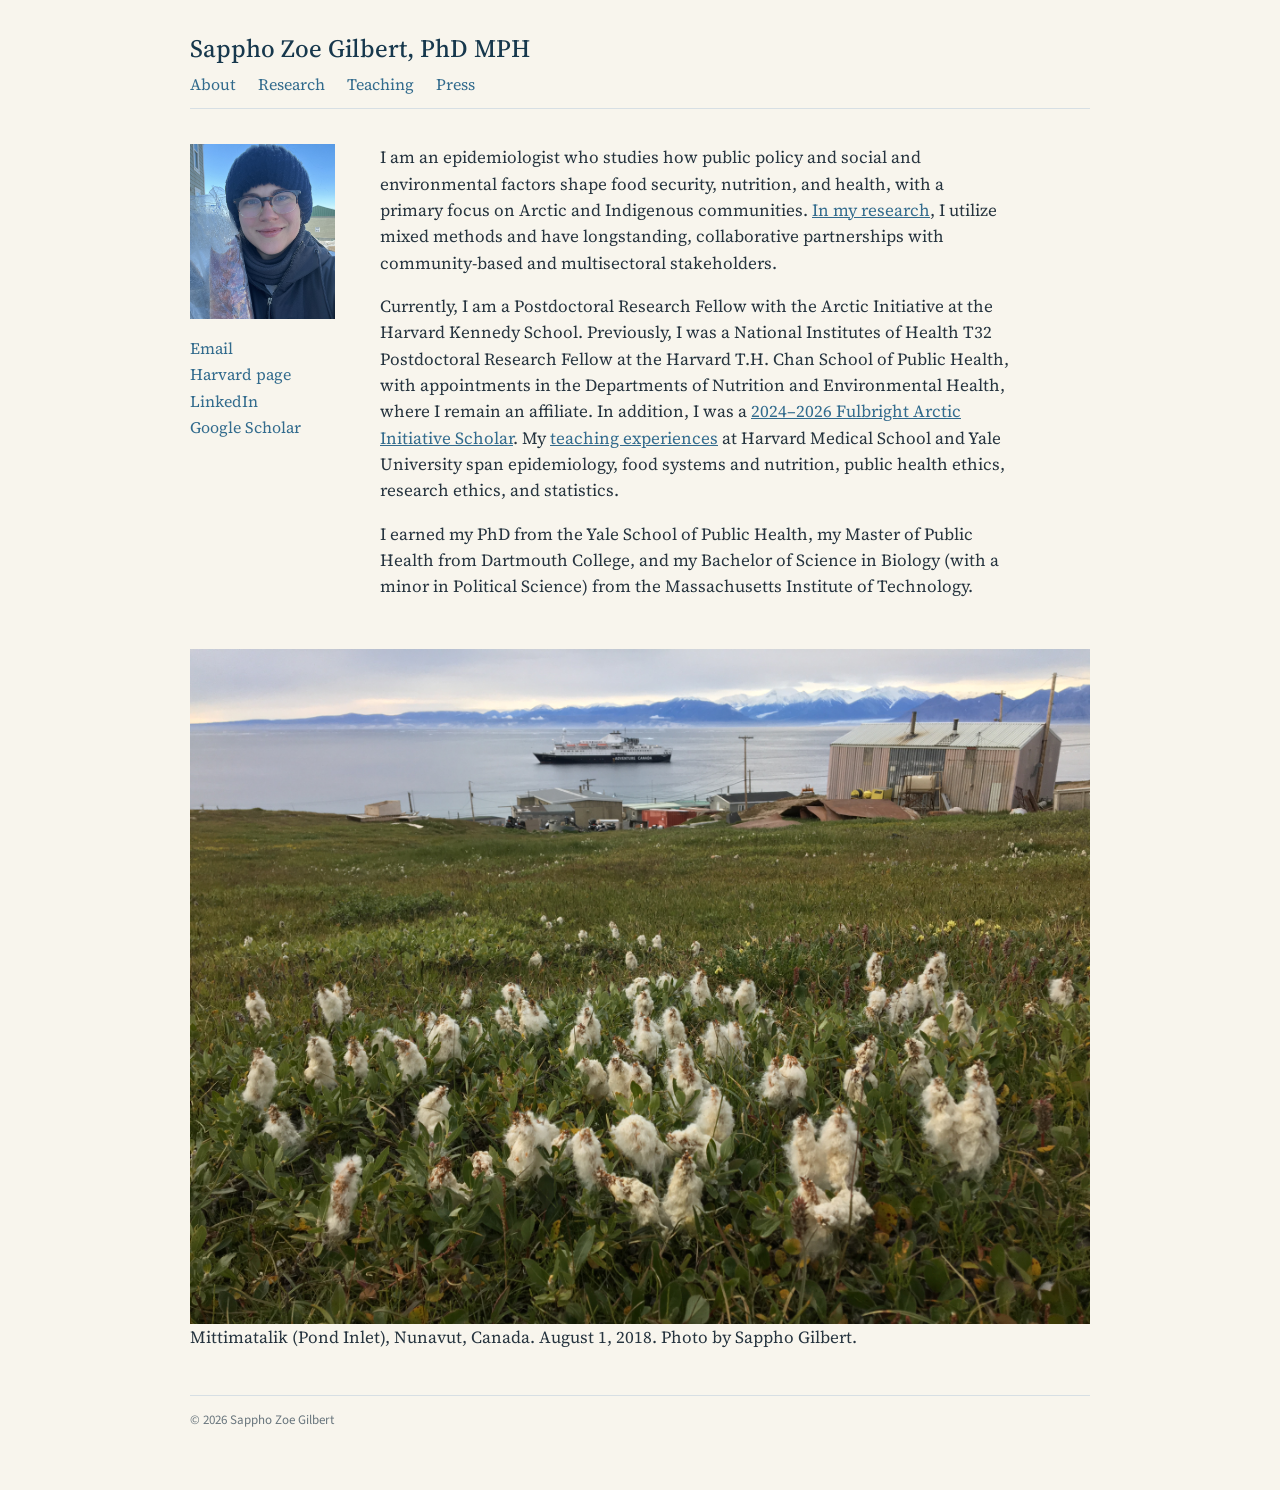
==== index.html @ 51a85f64 "Fix HTML anchor tag formatting" ====
<!DOCTYPE html>
<html lang="en">
<head>
  <meta charset="UTF-8">
  <meta name="viewport" content="width=device-width, initial-scale=1.0">
  <title>About | Sappho Zoe Gilbert, PhD MPH</title>
  <link rel="stylesheet" href="styles.css">
</head>

<body>
  <header>
    <h1>Sappho Zoe Gilbert, PhD MPH</h1>

    <nav>
      <a href="index.html">About</a>
      <a href="research.html">Research</a>
      <a href="teaching.html">Teaching</a>
      <a href="press.html">Press</a>
    </nav>
  </header>

  <main>
    <div class="about-layout">
      <aside>
        <img
          src="headshot-website.jpeg"
          class="headshot">

        <div class="profile-links">
          <a href="mailto:sapphogilbert@hsph.harvard.edu">Email</a>

          <a
            href="https://www.belfercenter.org/people/sappho-gilbert"
            target="_blank"
            rel="noopener">
            Harvard page
          </a>

          <a
            href="https://www.linkedin.com/in/sappho-gilbert-a3275512/"
            target="_blank"
            rel="noopener">
            LinkedIn
          </a>

          <a
            href="https://scholar.google.com/citations?user=G_H7I10AAAAJ&amp;hl=en"
            target="_blank"
            rel="noopener">
            Google Scholar
          </a>
        </div>
      </aside>

      <section>
  
        <p>
          I am an epidemiologist who studies how public policy and social and
          environmental factors shape food security, nutrition, and health,
          with a primary focus on Arctic and Indigenous communities.
           <a
    href="https://sapphogilbert.github.io/research.html"
    target="_blank"
    rel="noopener">In my
          research</a>, I utilize mixed methods and have longstanding, collaborative
          partnerships with community-based and multisectoral stakeholders.
        </p>

<p>
  Currently, I am a Postdoctoral Research Fellow with the Arctic Initiative
  at the Harvard Kennedy School. Previously, I was a National Institutes of
  Health T32 Postdoctoral Research Fellow at the Harvard T.H. Chan School of
  Public Health, with appointments in the Departments of Nutrition and
  Environmental Health, where I remain an affiliate. In addition, I was a
  <a
    href="https://fulbrightprogram.org/2024-arctic-initiative-cohort/"
    target="_blank"
    rel="noopener">2024–2026 Fulbright Arctic Initiative Scholar</a>.
  My <a
     href="https://sapphogilbert.github.io/teaching.html"
    target="_blank"
    rel="noopener">
           teaching experiences</a> at Harvard Medical School and Yale University span
  epidemiology, food systems and nutrition, public health ethics, research
  ethics, and statistics.
</p>
        
          <p>I earned my PhD from the Yale School of Public Health, my Master of
          Public Health from Dartmouth College, and my Bachelor of Science in
          Biology (with a minor in Political Science) from the Massachusetts
          Institute of Technology.
        </p>
      </section>
    </div>
  </main>

<figure class="about-photo">
  <img
    src="about-photo.JPEG"
    <figcaption>
    Mittimatalik (Pond Inlet), Nunavut, Canada. August 1, 2018.
    Photo by Sappho Gilbert.
  </figcaption>
</figure>
    
  <footer class="site-footer">
  &copy; 2026 Sappho Zoe Gilbert
</footer>
</body>
</html>
---- styles.css ----
@import url('https://fonts.googleapis.com/css2?family=Source+Sans+3:wght@400;500;600&family=Source+Serif+4:opsz,wght@8..60,400;8..60,500;8..60,600&display=swap');

body {
  max-width: 900px;
  margin: 0 auto;
  padding: 35px 28px 60px;
  color: #26343f;
  background: #f8f5ed;
  font-family: "Source Serif 4", Georgia, serif;
  font-size: 17px;
  line-height: 1.55;
}

header {
  border-bottom: 1px solid #d7dfe4;
  margin-bottom: 35px;
  padding-bottom: 12px;
}

header h1 {
  margin: 0;
  color: #17384d;
  font-size: 25px;
  font-weight: 500;
  line-height: 1.1;
}

nav {
  margin-top: 9px;
  font-family: "Source Serif 4", Georgia, serif;
  font-size: 16px;
}

nav a {
  margin-right: 18px;
  color: #326b8d;
  text-decoration: none;
}

nav a:hover {
  color: #17384d;
  text-decoration: underline;
}

main {
  max-width: 820px;
}

.about-layout {
  display: grid;
  grid-template-columns: 155px 1fr;
  gap: 35px;
  align-items: start;
}

.headshot {
  width: 145px;
  height: 175px;
  object-fit: cover;
  display: block;
  margin-bottom: 18px;
}

.profile-links {
  display: flex;
  flex-direction: column;
  gap: 3px;
  font-family: "Source Serif 4", Georgia, serif;
  font-size: 16px;
  line-height: 1.45;
}

.profile-links a {
  color: #326b8d;
  text-decoration: none;
}

.profile-links a:hover {
  color: #17384d;
  text-decoration: underline;
}

h2 {
  margin: 0 0 15px;
  color: #17384d;
  font-size: 30px;
  font-weight: 500;
  line-height: 1.15;
}

h3 {
  margin: 28px 0 10px;
  color: #17384d;
  font-size: 22px;
  font-weight: 500;
}

h4 {
  margin-top: 30px;
  color: #17384d;
  font-family: "Source Sans 3", Arial, sans-serif;
  font-size: 18px;
  font-weight: 600;
}

.teaching-position {
  margin-bottom: 30px;
}

p {
  margin: 0 0 17px;
}

strong {
  color: #17384d;
  font-weight: 600;
}

a {
  color: #326b8d;
}

.arctic-banner {
  width: 100%;
  height: auto;
  display: block;
  margin: 32px 0 30px;
}

.about-photo {
  width: 100%;
  margin: 32px 0 30px;
}

.about-photo img {
  width: 100%;
  height: auto;
  display: block;
}

.about-photo figcaption {
  margin-top: 8px;
  color: #68757d;
  font-family: "Source Sans 3", Arial, sans-serif;
  font-size: 13px;
  line-height: 1.4;
}

.page-photo {
  width: 100%;
  margin: 45px 0 0;
}

.page-photo img {
  width: 100%;
  height: 320px;
  object-fit: cover;
  object-position: 50% 50%;
  display: block;
}

.teaching-photo img {
  object-position: 50% 65%;
}

.press-photo img {
  object-position: 50% 75%;
}

.page-photo figcaption {
  margin-top: 8px;
  color: #68757d;
  font-family: "Source Sans 3", Arial, sans-serif;
  font-size: 13px;
  line-height: 1.4;
}

ul {
  margin-left: 35px;
  padding-left: 30px;
}

li {
  margin-bottom: 15px;
  padding-left: 8px;
}

.site-footer {
  margin-top: 45px;
  padding-top: 14px;
  border-top: 1px solid #d7dfe4;
  color: #68757d;
  font-family: "Source Sans 3", Arial, sans-serif;
  font-size: 13px;
}

@media (max-width: 650px) {
  body {
    padding: 25px 20px 45px;
    font-size: 17px;
  }

  header h1 {
    font-size: 27px;
  }

  nav a {
    margin-right: 15px;
  }

  .about-layout {
    display: block;
  }

  .headshot {
    width: 135px;
    height: 165px;
    margin-bottom: 22px;
  }

  .profile-links {
    margin-bottom: 28px;
  }

  h2 {
    font-size: 28px;
  }

  h3 {
    font-size: 21px;
  }

  .arctic-banner {
    height: auto;
  }

  .about-photo img {
    height: auto;
  }

  .page-photo img {
    width: 100%;
    height: 240px;
    object-fit: cover;
    object-position: 50% 50%;
  }

  .teaching-photo img {
    object-position: 50% 65%;
  }

  .press-photo img {
    object-position: 50% 75%;
  }
}
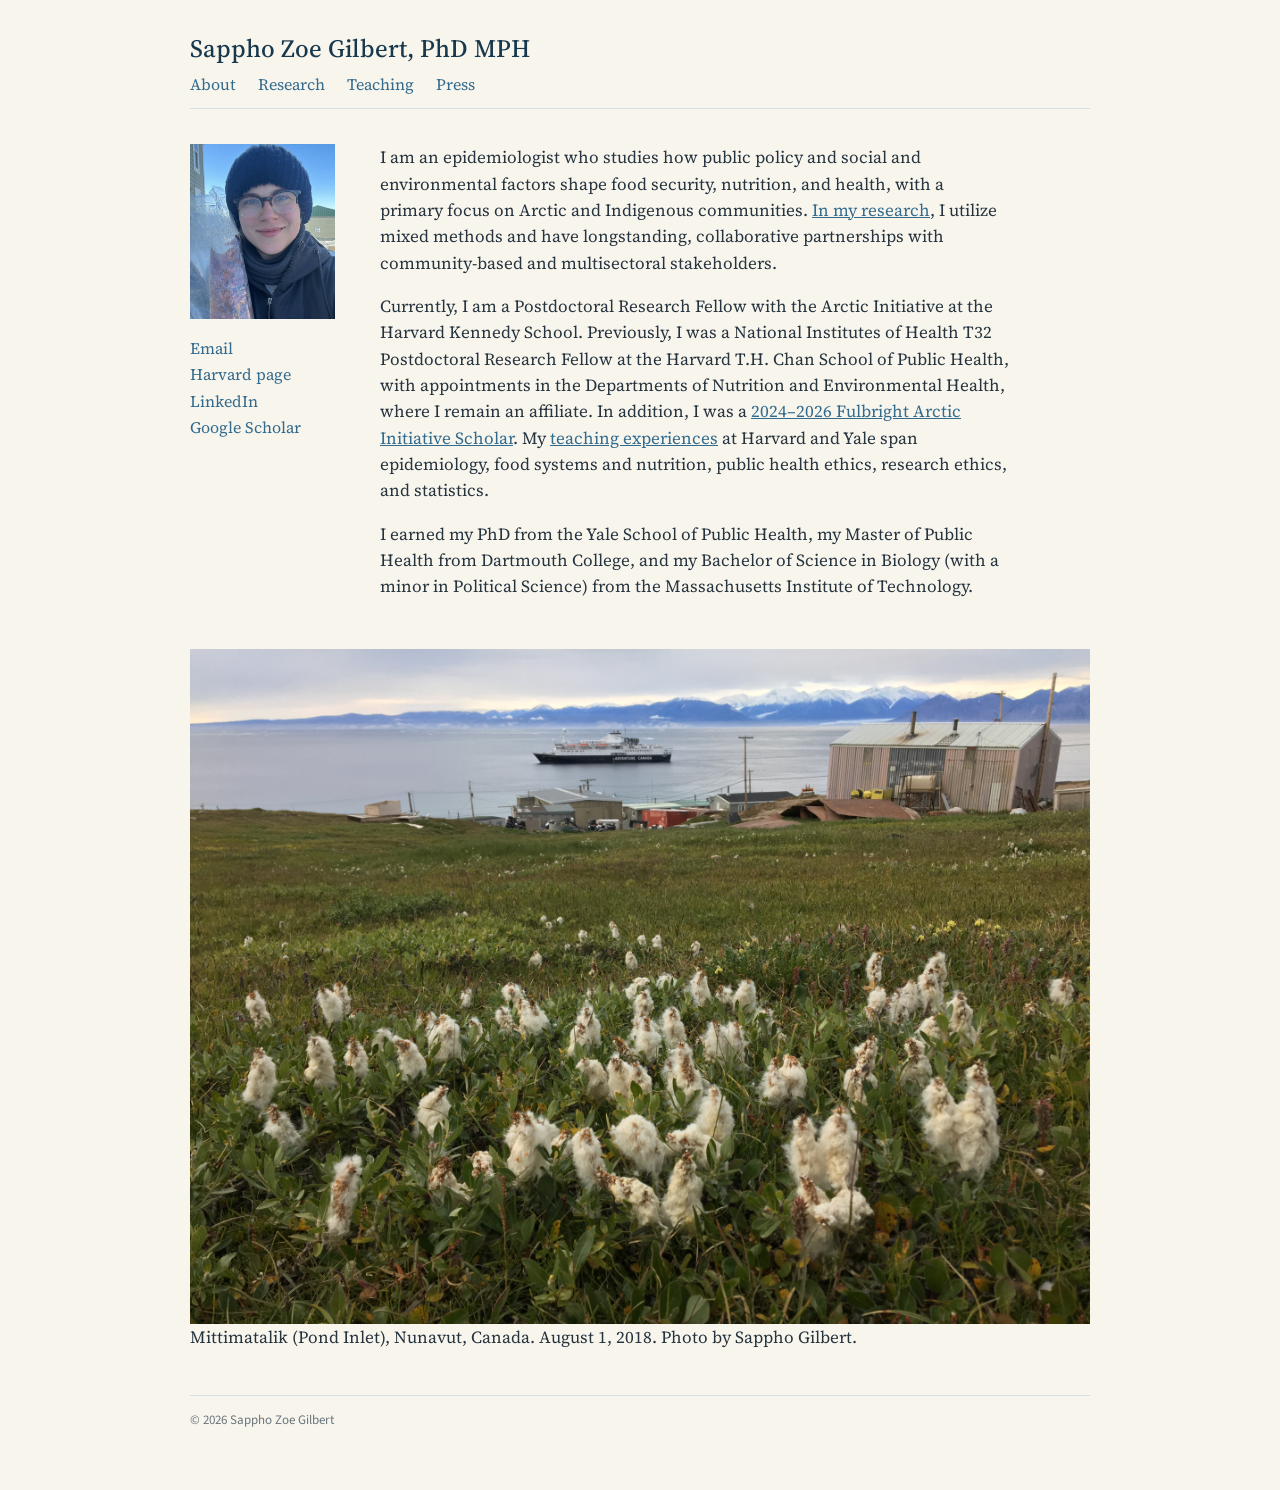
==== commit 0ee4eaa8: "Shorten university names in teaching experiences link" ====
--- a/index.html
+++ b/index.html
@@ -80,7 +80,7 @@
      href="https://sapphogilbert.github.io/teaching.html"
     target="_blank"
     rel="noopener">
-           teaching experiences</a> at Harvard Medical School and Yale University span
+           teaching experiences</a> at Harvard and Yale span
   epidemiology, food systems and nutrition, public health ethics, research
   ethics, and statistics.
 </p>
--- a/styles.css
+++ b/styles.css
@@ -176,7 +176,7 @@
 }
 
 ul {
-  margin-left: 35px;
+  margin-left: 30px;
   padding-left: 30px;
 }
 
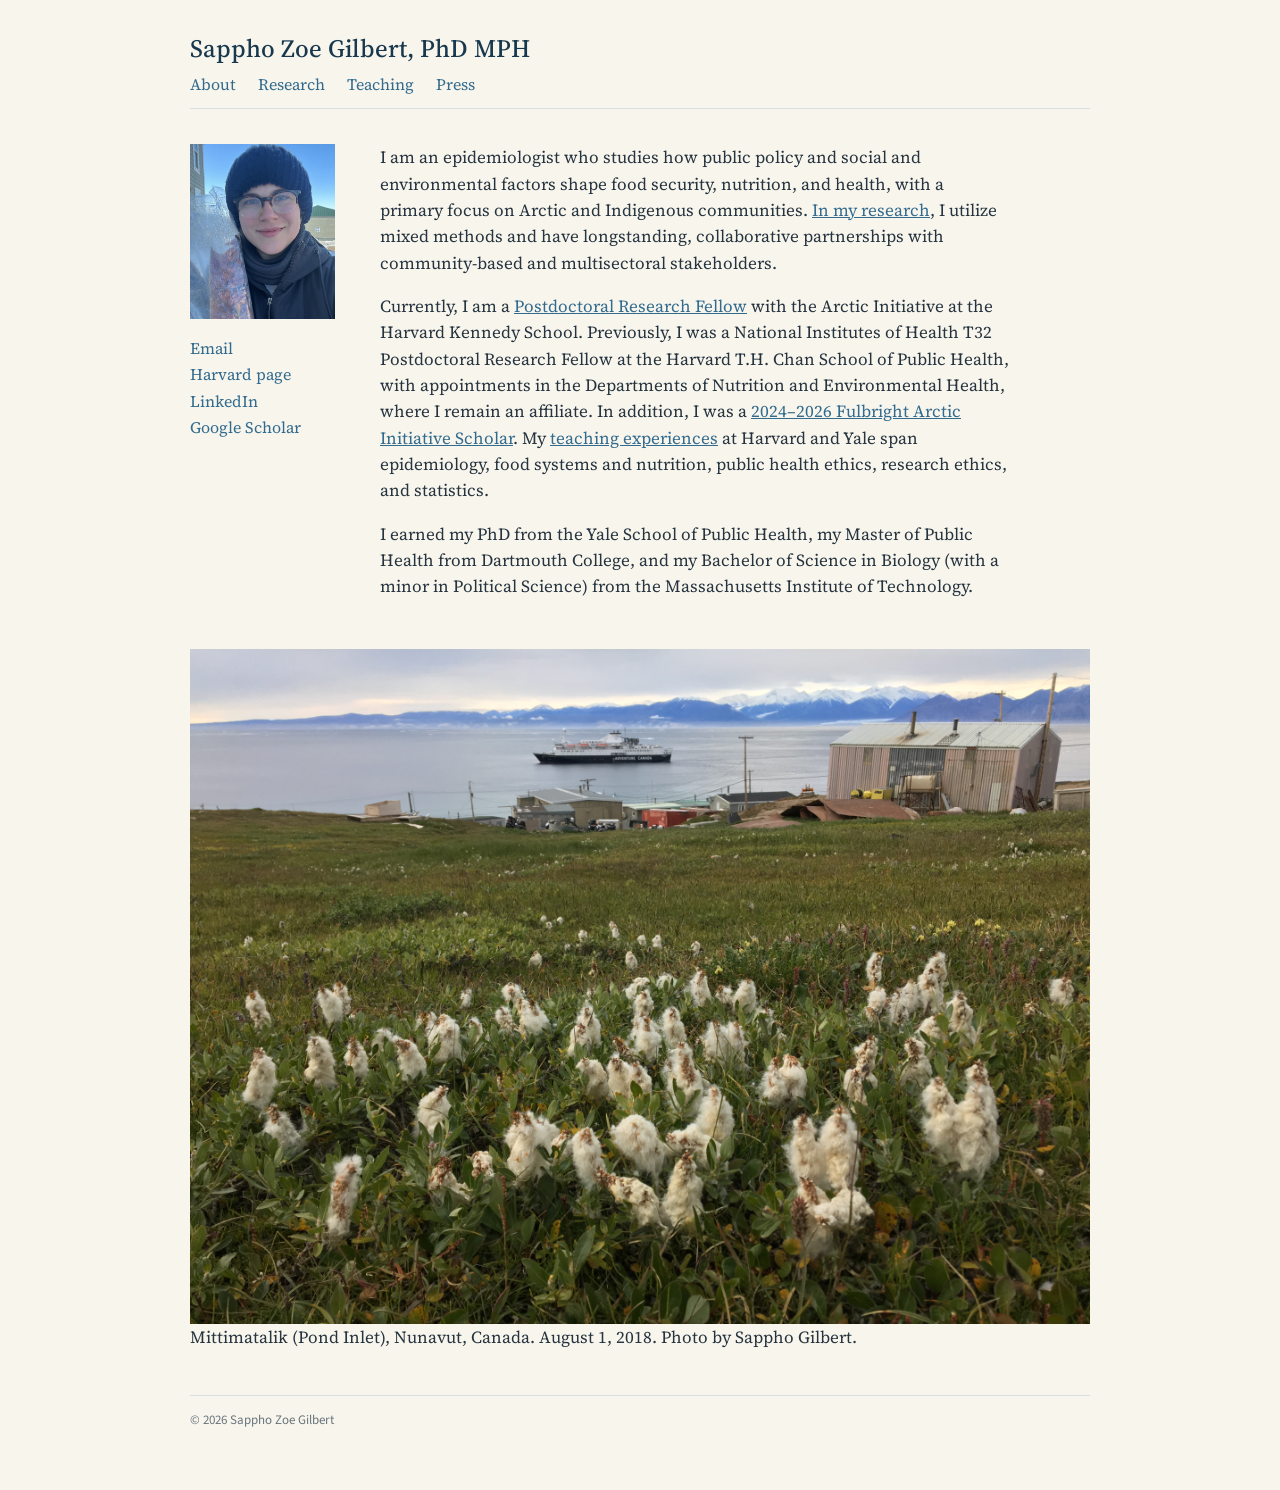
==== commit 93272a71: "Add hyperlinks to postdoctoral research fellow description Updated the description of current and pr" ====
--- a/index.html
+++ b/index.html
@@ -67,11 +67,15 @@
         </p>
 
 <p>
-  Currently, I am a Postdoctoral Research Fellow with the Arctic Initiative
-  at the Harvard Kennedy School. Previously, I was a National Institutes of
-  Health T32 Postdoctoral Research Fellow at the Harvard T.H. Chan School of
-  Public Health, with appointments in the Departments of Nutrition and
-  Environmental Health, where I remain an affiliate. In addition, I was a
+  Currently, I am a <a
+                      href="https://www.belfercenter.org/people/sappho-gilbert"
+                      target="_blank"
+                      rel="noopener">Postdoctoral Research Fellow</a>
+  with the Arctic Initiative at the Harvard Kennedy School. Previously, I was
+  a National Institutes of Health T32 Postdoctoral Research Fellow at the Harvard
+  T.H. Chan School of Public Health, with appointments in the Departments of
+  Nutrition and Environmental Health, where I remain an affiliate. In addition,
+  I was a
   <a
     href="https://fulbrightprogram.org/2024-arctic-initiative-cohort/"
     target="_blank"
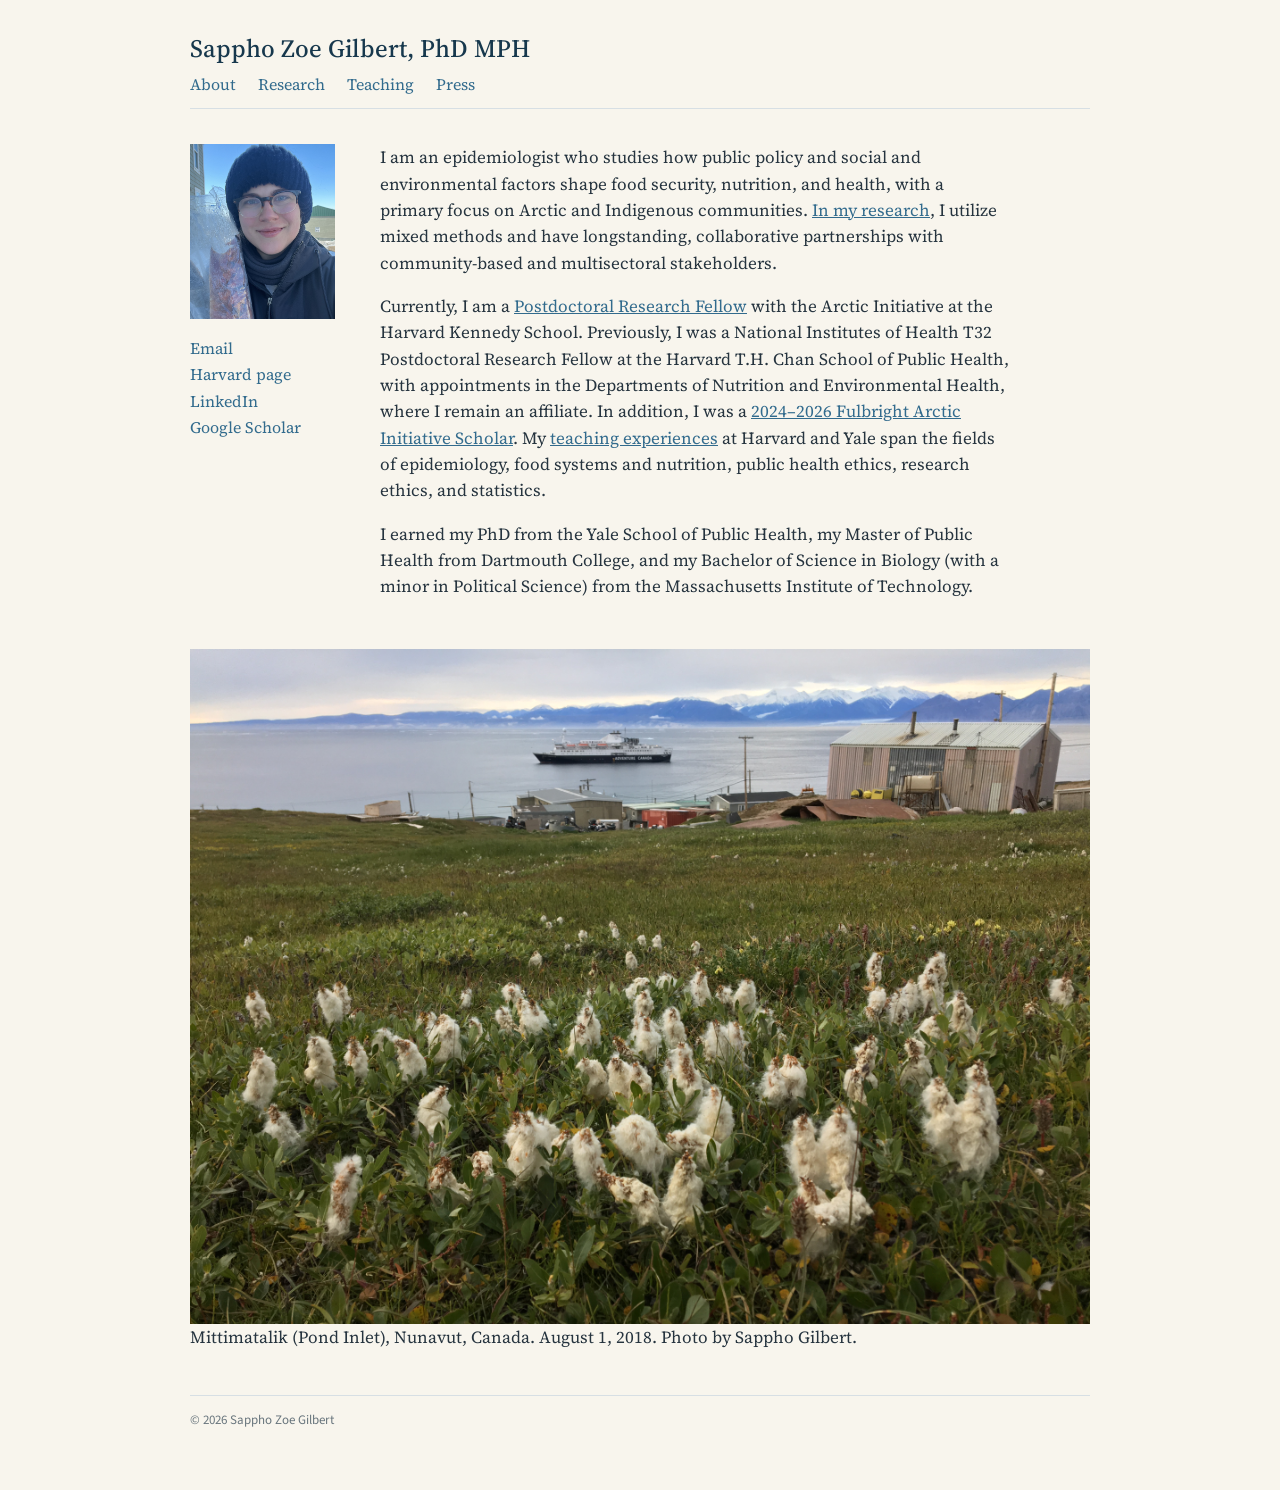
==== commit 5c4a899f: "Enhance teaching experiences description" ====
--- a/index.html
+++ b/index.html
@@ -84,7 +84,7 @@
      href="https://sapphogilbert.github.io/teaching.html"
     target="_blank"
     rel="noopener">
-           teaching experiences</a> at Harvard and Yale span
+           teaching experiences</a> at Harvard and Yale span the fields of
   epidemiology, food systems and nutrition, public health ethics, research
   ethics, and statistics.
 </p>
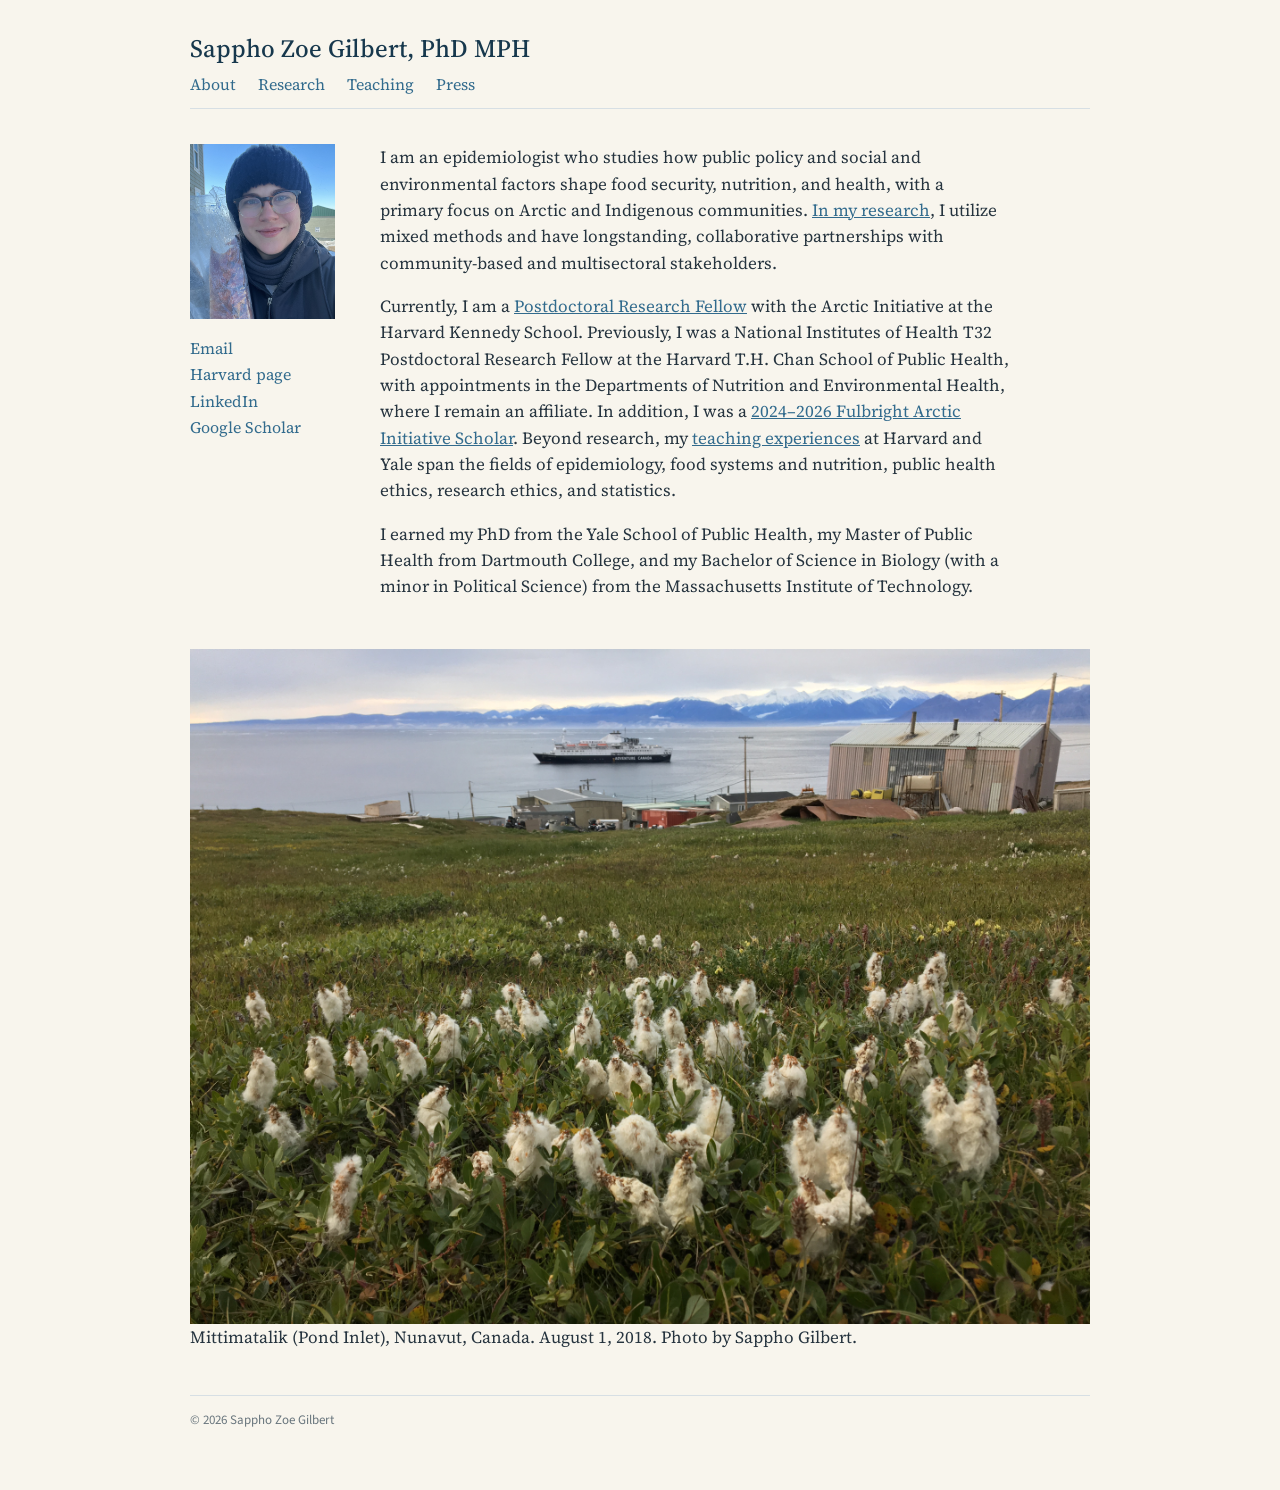
==== commit b49a6c47: "Update link text in index.html" ====
--- a/index.html
+++ b/index.html
@@ -80,7 +80,7 @@
     href="https://fulbrightprogram.org/2024-arctic-initiative-cohort/"
     target="_blank"
     rel="noopener">2024–2026 Fulbright Arctic Initiative Scholar</a>.
-  My <a
+  Beyond research, my <a
      href="https://sapphogilbert.github.io/teaching.html"
     target="_blank"
     rel="noopener">
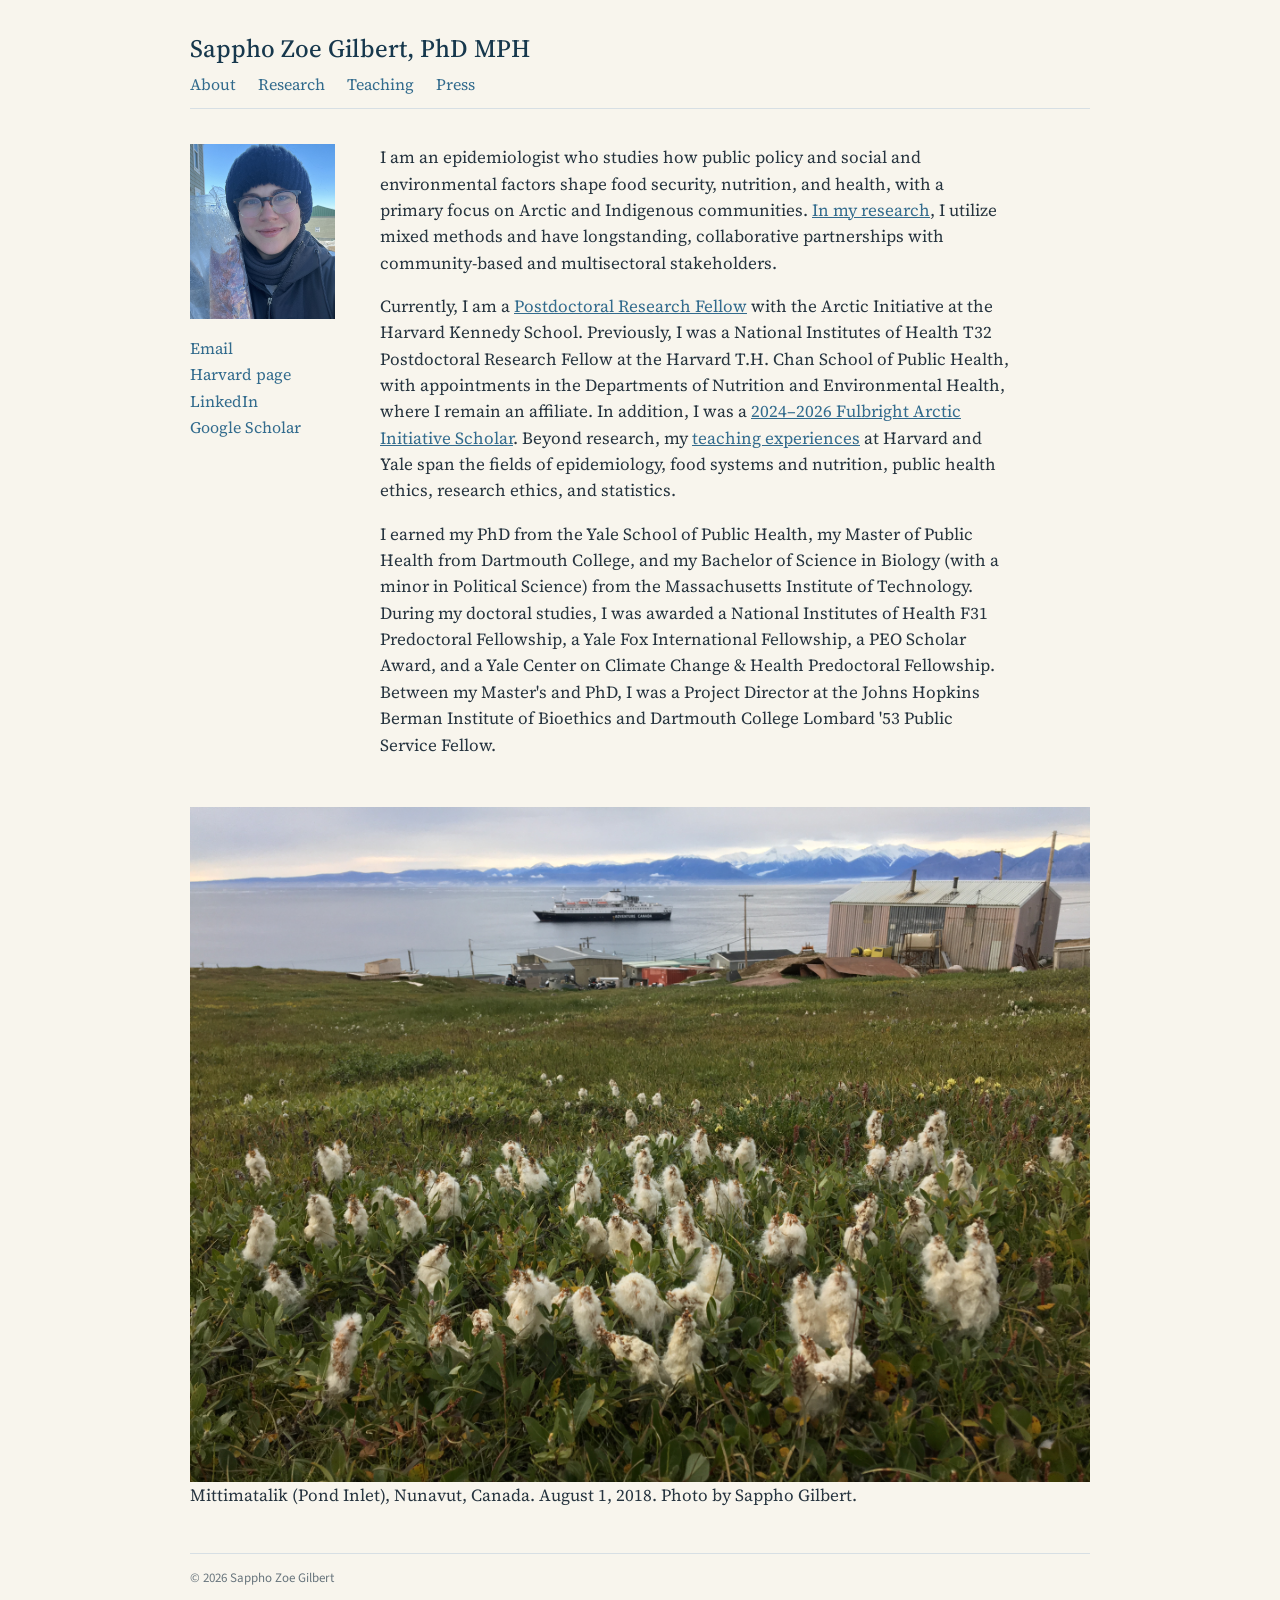
==== commit cc9b0383: "Enhance academic background section in index.html" ====
--- a/index.html
+++ b/index.html
@@ -92,7 +92,12 @@
           <p>I earned my PhD from the Yale School of Public Health, my Master of
           Public Health from Dartmouth College, and my Bachelor of Science in
           Biology (with a minor in Political Science) from the Massachusetts
-          Institute of Technology.
+          Institute of Technology. During my doctoral studies, I was awarded 
+            a National Institutes of Health F31 Predoctoral Fellowship, a Yale
+            Fox International Fellowship, a PEO Scholar Award, and a Yale Center
+            on Climate Change & Health Predoctoral Fellowship. Between my Master's
+            and PhD, I was a Project Director at the Johns Hopkins Berman Institute
+            of Bioethics and Dartmouth College Lombard '53 Public Service Fellow.
         </p>
       </section>
     </div>
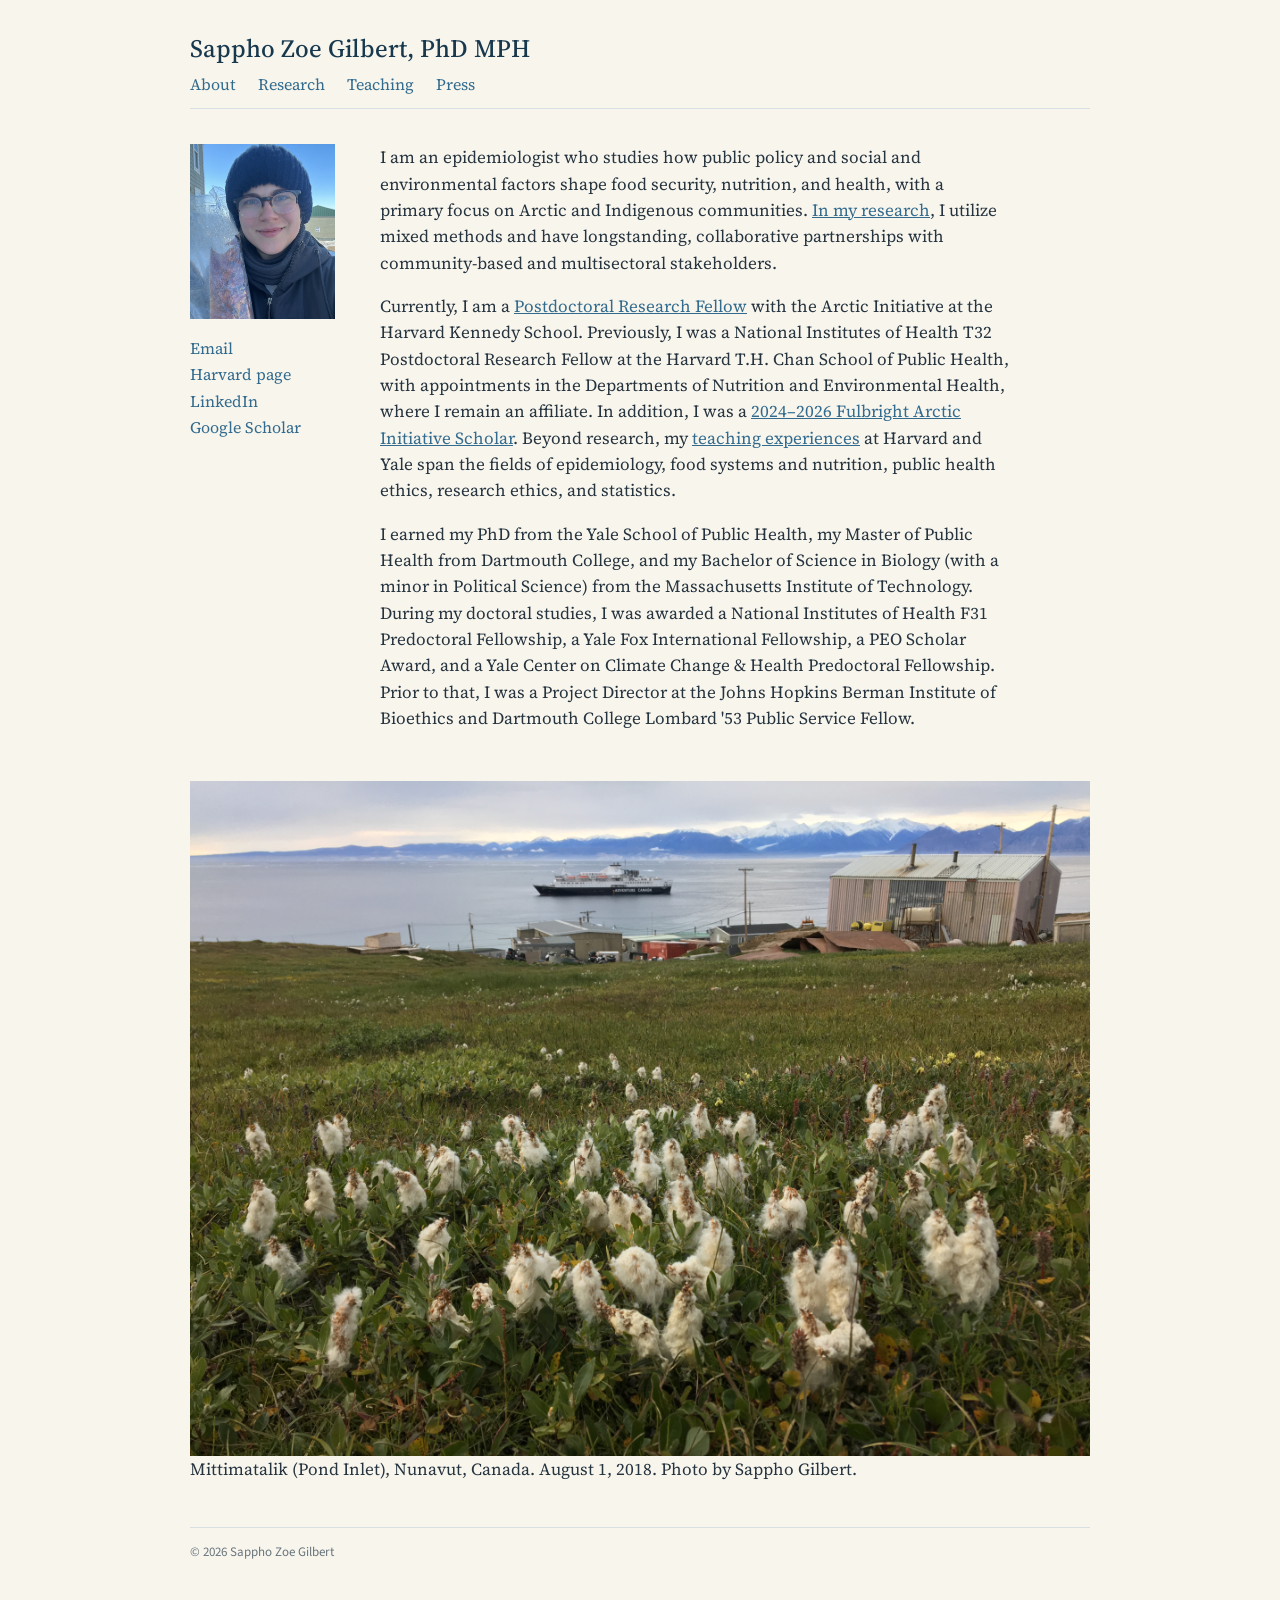
==== commit 3833eaa5: "Fix formatting in index.html" ====
--- a/index.html
+++ b/index.html
@@ -95,8 +95,8 @@
           Institute of Technology. During my doctoral studies, I was awarded 
             a National Institutes of Health F31 Predoctoral Fellowship, a Yale
             Fox International Fellowship, a PEO Scholar Award, and a Yale Center
-            on Climate Change & Health Predoctoral Fellowship. Between my Master's
-            and PhD, I was a Project Director at the Johns Hopkins Berman Institute
+            on Climate Change & Health Predoctoral Fellowship. Prior to that, I
+            was a Project Director at the Johns Hopkins Berman Institute
             of Bioethics and Dartmouth College Lombard '53 Public Service Fellow.
         </p>
       </section>
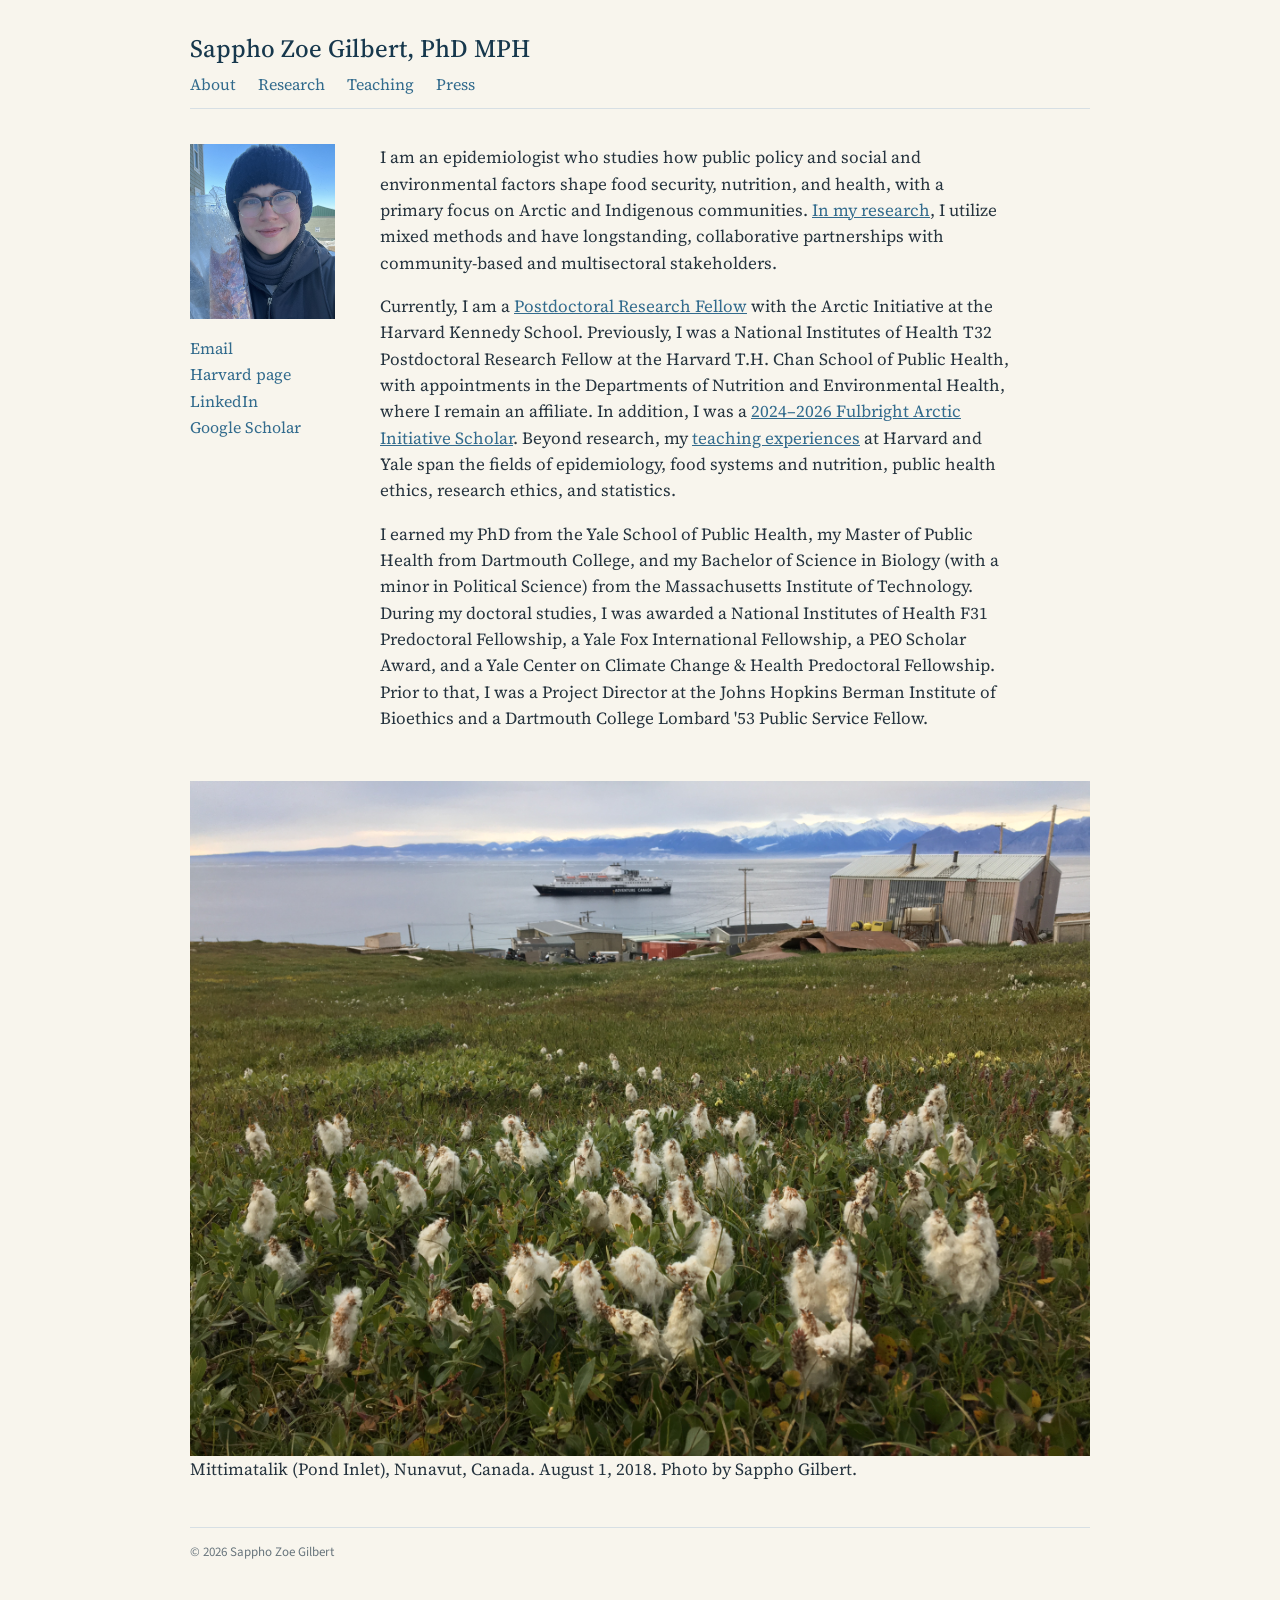
==== commit 7bf1ed02: "Fix typo in fellowship description" ====
--- a/index.html
+++ b/index.html
@@ -97,7 +97,7 @@
             Fox International Fellowship, a PEO Scholar Award, and a Yale Center
             on Climate Change & Health Predoctoral Fellowship. Prior to that, I
             was a Project Director at the Johns Hopkins Berman Institute
-            of Bioethics and Dartmouth College Lombard '53 Public Service Fellow.
+            of Bioethics and a Dartmouth College Lombard '53 Public Service Fellow.
         </p>
       </section>
     </div>
